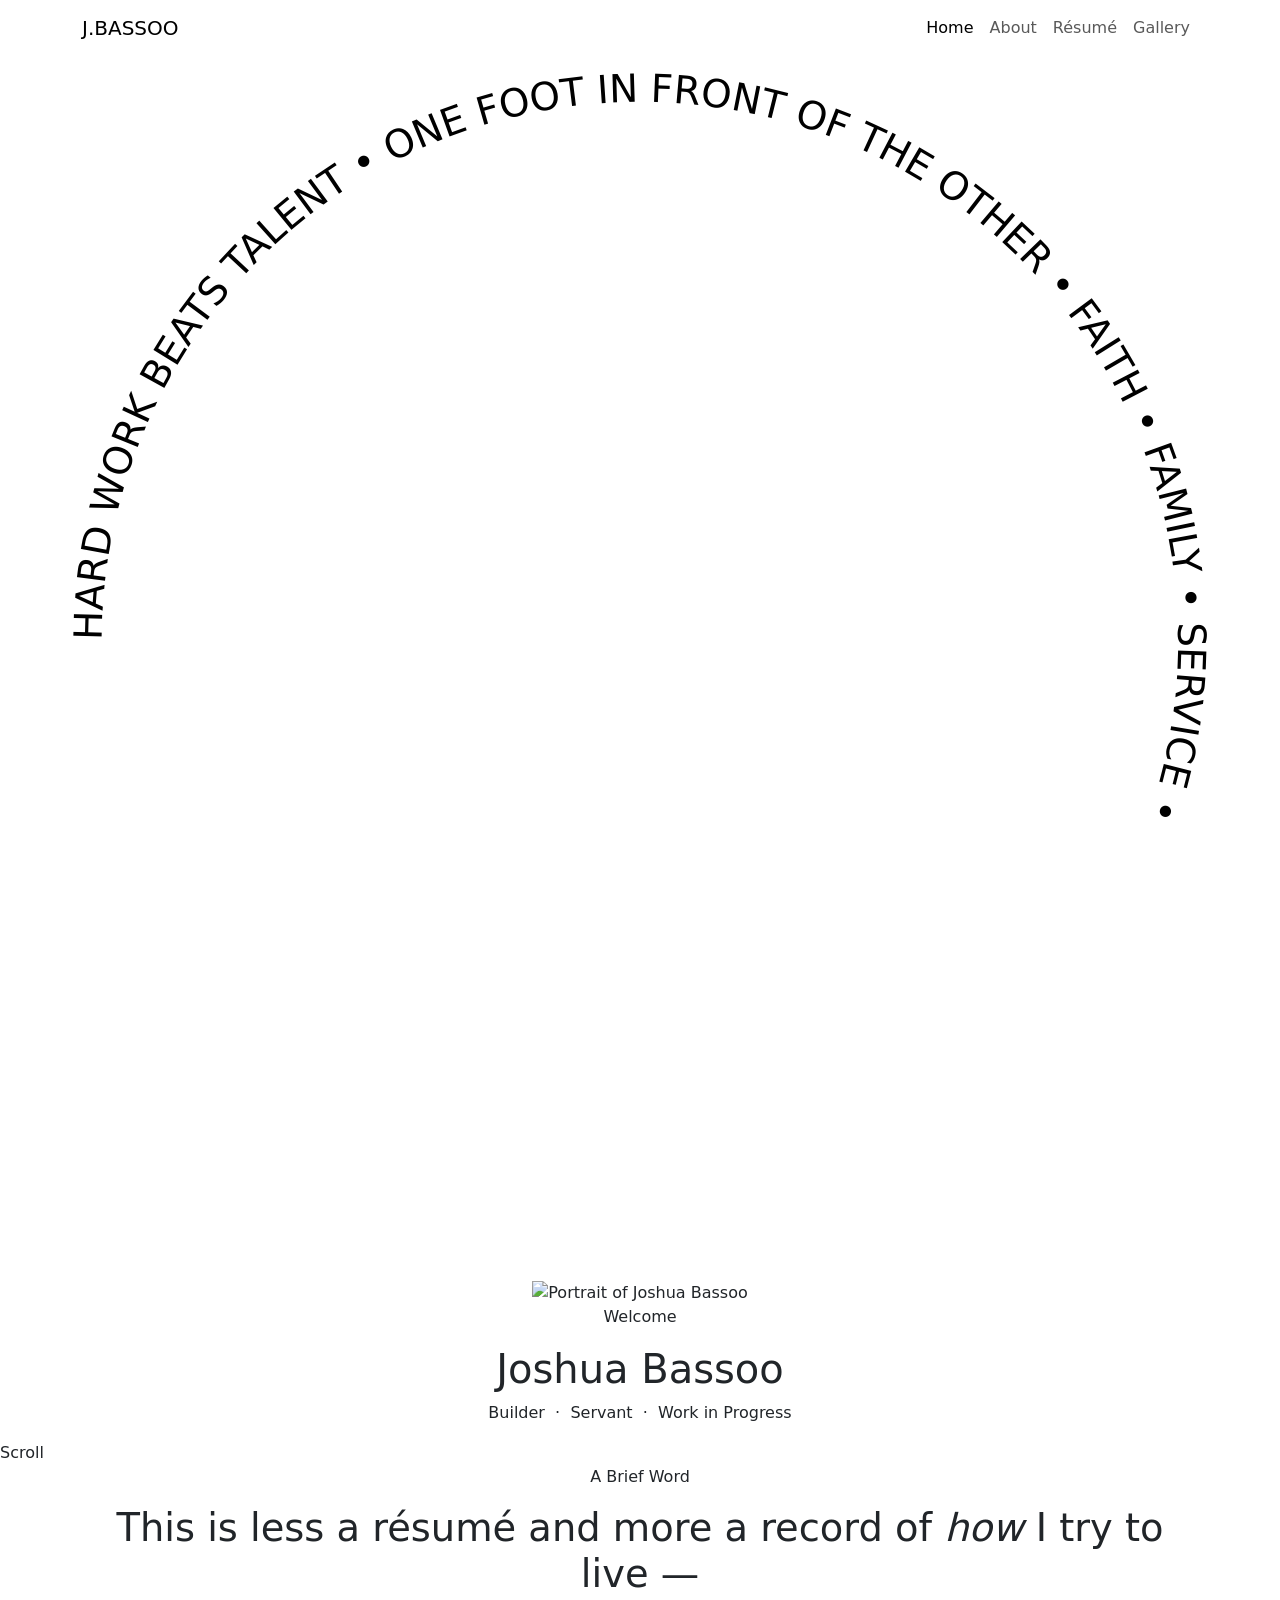
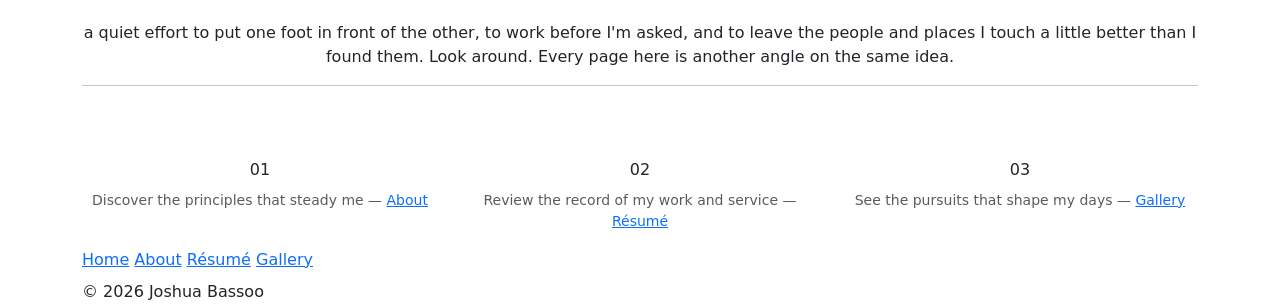
==== index.html @ 7a3a7dc6 "First Upload" ====
<!DOCTYPE html>
<html lang="en">
<head>
  <meta charset="UTF-8">
  <base href="https://joshuatylerbassoo-design.github.io/www.joshuabassoo.com/">
  <meta name="viewport" content="width=device-width, initial-scale=1.0">
  <title>Joshua Bassoo</title>
  <meta name="description" content="The personal site of Joshua Bassoo.">

  <!-- Bootstrap -->
  <link href="https://cdn.jsdelivr.net/npm/bootstrap@5.3.3/dist/css/bootstrap.min.css" rel="stylesheet">
  <!-- Google Fonts -->
  <link rel="preconnect" href="https://fonts.googleapis.com">
  <link href="https://fonts.googleapis.com/css2?family=Cormorant+Garamond:ital,wght@0,400;0,500;0,600;1,500&family=Inter:wght@300;400;500;600&display=swap" rel="stylesheet">
  <!-- Custom -->
  <link rel="stylesheet" href="css/main.css">
</head>
<body>

  <!-- ===== NAVBAR ===== -->
  <nav class="navbar navbar-expand-lg navbar-stoic fixed-top">
    <div class="container">
      <a class="navbar-brand" href="index.html"><span class="brand-mark">J.</span>BASSOO</a>
      <button class="navbar-toggler" type="button" data-bs-toggle="collapse" data-bs-target="#navMain" aria-controls="navMain" aria-expanded="false" aria-label="Toggle navigation">
        <span class="navbar-toggler-icon"></span>
      </button>
      <div class="collapse navbar-collapse" id="navMain">
        <ul class="navbar-nav ms-auto">
          <li class="nav-item"><a class="nav-link active" href="index.html">Home</a></li>
          <li class="nav-item"><a class="nav-link" href="pages/about.html">About</a></li>
          <li class="nav-item"><a class="nav-link" href="pages/resume.html">Résumé</a></li>
          <li class="nav-item"><a class="nav-link" href="pages/gallery.html">Gallery</a></li>
        </ul>
      </div>
    </div>
  </nav>

  <!-- ===== HERO MEDALLION ===== -->
  <section class="hero-stage">
    <div class="text-center" style="position: relative; z-index: 1;">

      <div class="medallion-wrap">
        <!-- Orbiting text ring -->
        <svg class="medallion-orbit-text" viewBox="0 0 528 528" aria-hidden="true">
          <defs>
            <path id="orbitPath" d="M 264, 264 m -222, 0 a 222,222 0 1,1 444,0 a 222,222 0 1,1 -444,0" />
          </defs>
          <text>
            <textPath href="#orbitPath" startOffset="0%">
              HARD WORK BEATS TALENT &#8226; ONE FOOT IN FRONT OF THE OTHER &#8226; FAITH &#8226; FAMILY &#8226; SERVICE &#8226;
            </textPath>
          </text>
        </svg>

        <!-- Centered photo -->
        <div class="medallion-photo-ring">
          <img src="images/profile.jpg" alt="Portrait of Joshua Bassoo">
        </div>
      </div>

      <div class="hero-name">
        <p class="eyebrow">Welcome</p>
        <h1 class="display-heading">Joshua Bassoo</h1>
        <p class="role-line">Builder &nbsp;&middot;&nbsp; Servant &nbsp;&middot;&nbsp; Work in Progress</p>
      </div>

    </div>

    <div class="scroll-cue">Scroll</div>
  </section>

  <!-- ===== INTRO STATEMENT ===== -->
  <section class="section">
    <div class="container container-narrow text-center">
      <p class="eyebrow">A Brief Word</p>
      <h2 class="display-heading mb-4" style="font-size: clamp(1.6rem, 3.4vw, 2.4rem);">
        This is less a résumé and more a record of <em>how</em> I try to live —
      </h2>
      <p class="lede">
        a quiet effort to put one foot in front of the other, to work before I'm asked,
        and to leave the people and places I touch a little better than I found them.
        Look around. Every page here is another angle on the same idea.
      </p>
      <hr class="hairline">
      <div class="row mt-5 g-4">
        <div class="col-md-4">
          <p class="eyebrow mb-2">01</p>
          <p class="text-muted small">Discover the principles that steady me — <a href="pages/about.html">About</a></p>
        </div>
        <div class="col-md-4">
          <p class="eyebrow mb-2">02</p>
          <p class="text-muted small">Review the record of my work and service — <a href="pages/resume.html">Résumé</a></p>
        </div>
        <div class="col-md-4">
          <p class="eyebrow mb-2">03</p>
          <p class="text-muted small">See the pursuits that shape my days — <a href="pages/gallery.html">Gallery</a></p>
        </div>
      </div>
    </div>
  </section>

  <!-- ===== FOOTER ===== -->
  <footer class="footer-stoic">
    <div class="container">
      <div class="footer-links mb-2">
        <a href="index.html">Home</a>
        <a href="pages/about.html">About</a>
        <a href="pages/resume.html">Résumé</a>
        <a href="pages/gallery.html">Gallery</a>
      </div>
      &copy; 2026 Joshua Bassoo
    </div>
  </footer>

  <script src="https://cdn.jsdelivr.net/npm/bootstrap@5.3.3/dist/js/bootstrap.bundle.min.js"></script>
</body>
</html>
---- css/main.css ----
/* ============================================================
   JOSHUA BASSOO — PROFESSIONAL SITE
   A minimalist, gallery-inspired identity.
   Palette: ink black / marble white / stone gray / antique bronze
   ============================================================ */

:root {
  --ink: #0a0a0a;
  --panel: #141312;
  --marble: #f5f3ee;
  --stone: #8a8378;
  --stone-dim: #5c5750;
  --bronze: #b08d57;
  --bronze-light: #d4b483;
  --hairline: rgba(176, 141, 87, 0.35);

  --font-display: "Cormorant Garamond", "Georgia", serif;
  --font-body: "Inter", "Helvetica Neue", Arial, sans-serif;
}

* {
  box-sizing: border-box;
}

html {
  scroll-behavior: smooth;
}

body {
  background-color: var(--ink);
  background-image:
    linear-gradient(rgba(10,10,10,0.93), rgba(10,10,10,0.93)),
    url("https://images.unsplash.com/photo-1574202774336-44faebb2dce1?q=80&w=1600&auto=format&fit=crop");
  background-size: cover;
  background-attachment: fixed;
  background-position: center;
  color: var(--marble);
  font-family: var(--font-body);
  font-weight: 300;
  letter-spacing: 0.01em;
  line-height: 1.7;
}

a {
  color: var(--bronze-light);
  text-decoration: none;
  transition: color 0.25s ease, opacity 0.25s ease;
}

a:hover,
a:focus {
  color: var(--marble);
}

::selection {
  background: var(--bronze);
  color: var(--ink);
}

/* ---------- Eyebrow / labels ---------- */
.eyebrow {
  font-family: var(--font-body);
  font-size: 0.72rem;
  letter-spacing: 0.32em;
  text-transform: uppercase;
  color: var(--bronze);
  margin-bottom: 0.75rem;
  display: inline-block;
}

/* ---------- Display headings ---------- */
.display-heading {
  font-family: var(--font-display);
  font-weight: 500;
  letter-spacing: 0.01em;
  color: var(--marble);
}

.display-heading em {
  color: var(--bronze-light);
  font-style: italic;
}

.hairline {
  border: none;
  border-top: 1px solid var(--hairline);
  width: 64px;
  margin: 1.5rem auto;
}

.hairline.left {
  margin: 1.5rem 0;
}

/* ---------- Navbar ---------- */
.navbar-stoic {
  background-color: rgba(10, 10, 10, 0.92);
  backdrop-filter: blur(6px);
  border-bottom: 1px solid var(--hairline);
  padding-top: 1.1rem;
  padding-bottom: 1.1rem;
}

.navbar-stoic .navbar-brand {
  font-family: var(--font-display);
  font-size: 1.4rem;
  letter-spacing: 0.08em;
  color: var(--marble) !important;
}

.navbar-stoic .navbar-brand .brand-mark {
  color: var(--bronze);
}

.navbar-stoic .nav-link {
  font-size: 0.78rem;
  letter-spacing: 0.18em;
  text-transform: uppercase;
  color: var(--stone) !important;
  padding: 0.5rem 1.1rem !important;
}

.navbar-stoic .nav-link:hover,
.navbar-stoic .nav-link.active {
  color: var(--marble) !important;
}

.navbar-stoic .navbar-toggler {
  border-color: var(--hairline);
}

.navbar-stoic .navbar-toggler-icon {
  filter: invert(1) sepia(1) saturate(2) hue-rotate(10deg);
}

/* ---------- Hero / Medallion (Home page) ---------- */
.hero-stage {
  min-height: 100vh;
  display: flex;
  align-items: center;
  justify-content: center;
  padding: 7rem 1.5rem 4rem;
  position: relative;
  overflow: hidden;
}

.hero-stage::before {
  content: "";
  position: absolute;
  inset: 0;
  background:
    radial-gradient(circle at 50% 38%, rgba(176, 141, 87, 0.10), transparent 55%);
  pointer-events: none;
}

.medallion-wrap {
  position: relative;
  width: min(420px, 78vw);
  height: min(420px, 78vw);
  margin: 0 auto;
}

.medallion-orbit-text {
  position: absolute;
  inset: -54px;
  animation: spin-slow 60s linear infinite;
}

@media (prefers-reduced-motion: reduce) {
  .medallion-orbit-text {
    animation: none;
  }
}

@keyframes spin-slow {
  from { transform: rotate(0deg); }
  to { transform: rotate(360deg); }
}

.medallion-orbit-text text {
  font-family: var(--font-body);
  font-size: 11.5px;
  letter-spacing: 0.34em;
  fill: var(--stone);
  text-transform: uppercase;
}

.medallion-photo-ring {
  position: absolute;
  inset: 0;
  border-radius: 50%;
  border: 1px solid var(--hairline);
  padding: 14px;
}

.medallion-photo-ring img {
  width: 100%;
  height: 100%;
  object-fit: cover;
  border-radius: 50%;
  display: block;
  filter: grayscale(100%) contrast(1.08);
  border: 1px solid var(--hairline);
}

.hero-name {
  text-align: center;
  margin-top: 3rem;
}

.hero-name h1 {
  font-size: clamp(2.4rem, 6vw, 4rem);
  margin-bottom: 0.25rem;
}

.hero-name .role-line {
  color: var(--stone);
  font-size: 0.95rem;
  letter-spacing: 0.06em;
}

.scroll-cue {
  position: absolute;
  bottom: 2.2rem;
  left: 50%;
  transform: translateX(-50%);
  font-size: 0.68rem;
  letter-spacing: 0.3em;
  text-transform: uppercase;
  color: var(--stone-dim);
}

/* ---------- Sections (general) ---------- */
.section {
  padding: 6.5rem 0;
  border-bottom: 1px solid var(--hairline);
}

.section:last-of-type {
  border-bottom: none;
}

.section-alt {
  background-color: var(--panel);
}

.section-head {
  text-align: center;
  max-width: 720px;
  margin: 0 auto 3.5rem;
}

.lede {
  color: var(--stone);
  font-size: 1.05rem;
  max-width: 640px;
  margin: 0 auto;
}

/* ---------- Gallery plinth cards (About / Gallery pages) ---------- */
.plinth {
  position: relative;
  background-color: var(--panel);
  border: 1px solid var(--hairline);
  overflow: hidden;
  height: 100%;
}

.plinth-image {
  aspect-ratio: 4 / 5;
  overflow: hidden;
}

.plinth-image img {
  width: 100%;
  height: 100%;
  object-fit: cover;
  filter: grayscale(100%) contrast(1.05);
  transition: transform 0.8s ease, filter 0.8s ease;
}

.plinth:hover .plinth-image img {
  transform: scale(1.04);
  filter: grayscale(60%) contrast(1.05);
}

.plinth-caption {
  padding: 1.6rem 1.7rem 1.9rem;
}

.plinth-number {
  font-family: var(--font-display);
  color: var(--bronze);
  font-size: 0.85rem;
  letter-spacing: 0.1em;
}

.plinth-caption h3 {
  font-family: var(--font-display);
  font-size: 1.4rem;
  margin: 0.4rem 0 0.6rem;
  color: var(--marble);
}

.plinth-caption p {
  color: var(--stone);
  font-size: 0.92rem;
  margin-bottom: 0;
}

/* ---------- Tenets list (About page) ---------- */
.tenet-row {
  display: flex;
  gap: 1.6rem;
  padding: 1.8rem 0;
  border-top: 1px solid var(--hairline);
  align-items: baseline;
}

.tenet-row:last-child {
  border-bottom: 1px solid var(--hairline);
}

.tenet-mark {
  font-family: var(--font-display);
  font-size: 1.1rem;
  color: var(--bronze);
  min-width: 2.6rem;
}

.tenet-row h4 {
  font-family: var(--font-display);
  font-size: 1.25rem;
  color: var(--marble);
  margin-bottom: 0.35rem;
}

.tenet-row p {
  color: var(--stone);
  margin-bottom: 0;
  font-size: 0.95rem;
}

/* ---------- Quote block ---------- */
.quote-block {
  text-align: center;
  max-width: 760px;
  margin: 0 auto;
}

.quote-block blockquote {
  font-family: var(--font-display);
  font-style: italic;
  font-size: clamp(1.5rem, 3vw, 2.1rem);
  color: var(--marble);
  line-height: 1.5;
}

.quote-block cite {
  display: block;
  margin-top: 1.2rem;
  color: var(--stone);
  font-size: 0.78rem;
  letter-spacing: 0.2em;
  text-transform: uppercase;
  font-style: normal;
}

/* ---------- Resume ---------- */
.resume-shell {
  max-width: 880px;
  margin: 0 auto;
}

.resume-header {
  text-align: center;
  margin-bottom: 3.5rem;
}

.resume-block {
  margin-bottom: 3.2rem;
}

.resume-block-head {
  display: flex;
  align-items: baseline;
  gap: 1rem;
  margin-bottom: 1.4rem;
}

.resume-block-head .eyebrow {
  margin-bottom: 0;
}

.resume-block-head::after {
  content: "";
  flex: 1;
  height: 1px;
  background: var(--hairline);
}

.entry {
  display: grid;
  grid-template-columns: 160px 1fr;
  gap: 1.5rem;
  padding: 1.3rem 0;
  border-top: 1px solid rgba(255,255,255,0.06);
}

.entry:first-child {
  border-top: none;
}

.entry-period {
  color: var(--bronze);
  font-size: 0.78rem;
  letter-spacing: 0.08em;
  text-transform: uppercase;
  padding-top: 0.2rem;
}

.entry-title {
  font-family: var(--font-display);
  font-size: 1.25rem;
  color: var(--marble);
  margin-bottom: 0.2rem;
}

.entry-org {
  color: var(--stone);
  font-size: 0.85rem;
  margin-bottom: 0.7rem;
  letter-spacing: 0.03em;
}

.entry ul {
  color: var(--stone);
  font-size: 0.92rem;
  padding-left: 1.1rem;
  margin-bottom: 0;
}

.entry ul li {
  margin-bottom: 0.35rem;
}

.entry ul li::marker {
  color: var(--bronze);
}

.skill-grid {
  display: grid;
  grid-template-columns: repeat(auto-fit, minmax(190px, 1fr));
  gap: 0.9rem;
}

.skill-chip {
  border: 1px solid var(--hairline);
  padding: 0.85rem 1.1rem;
  font-size: 0.85rem;
  color: var(--marble);
  letter-spacing: 0.02em;
}

.skill-chip strong {
  color: var(--bronze-light);
  display: block;
  font-size: 0.7rem;
  letter-spacing: 0.16em;
  text-transform: uppercase;
  margin-bottom: 0.3rem;
}

@media (max-width: 576px) {
  .entry {
    grid-template-columns: 1fr;
    gap: 0.4rem;
  }
}

/* ---------- Footer ---------- */
.footer-stoic {
  background-color: var(--ink);
  border-top: 1px solid var(--hairline);
  padding: 2.6rem 0;
  text-align: center;
  color: var(--stone-dim);
  font-size: 0.78rem;
  letter-spacing: 0.1em;
  text-transform: uppercase;
}

.footer-stoic .footer-links a {
  color: var(--stone);
  margin: 0 0.8rem;
  font-size: 0.72rem;
}

/* ---------- Misc utility ---------- */
.btn-bronze {
  border: 1px solid var(--bronze);
  color: var(--bronze-light);
  background: transparent;
  font-size: 0.78rem;
  letter-spacing: 0.18em;
  text-transform: uppercase;
  padding: 0.85rem 2rem;
  border-radius: 0;
  transition: all 0.3s ease;
}

.btn-bronze:hover {
  background-color: var(--bronze);
  color: var(--ink);
}

.container-narrow {
  max-width: 920px;
  margin-left: auto;
  margin-right: auto;
}

img {
  max-width: 100%;
}
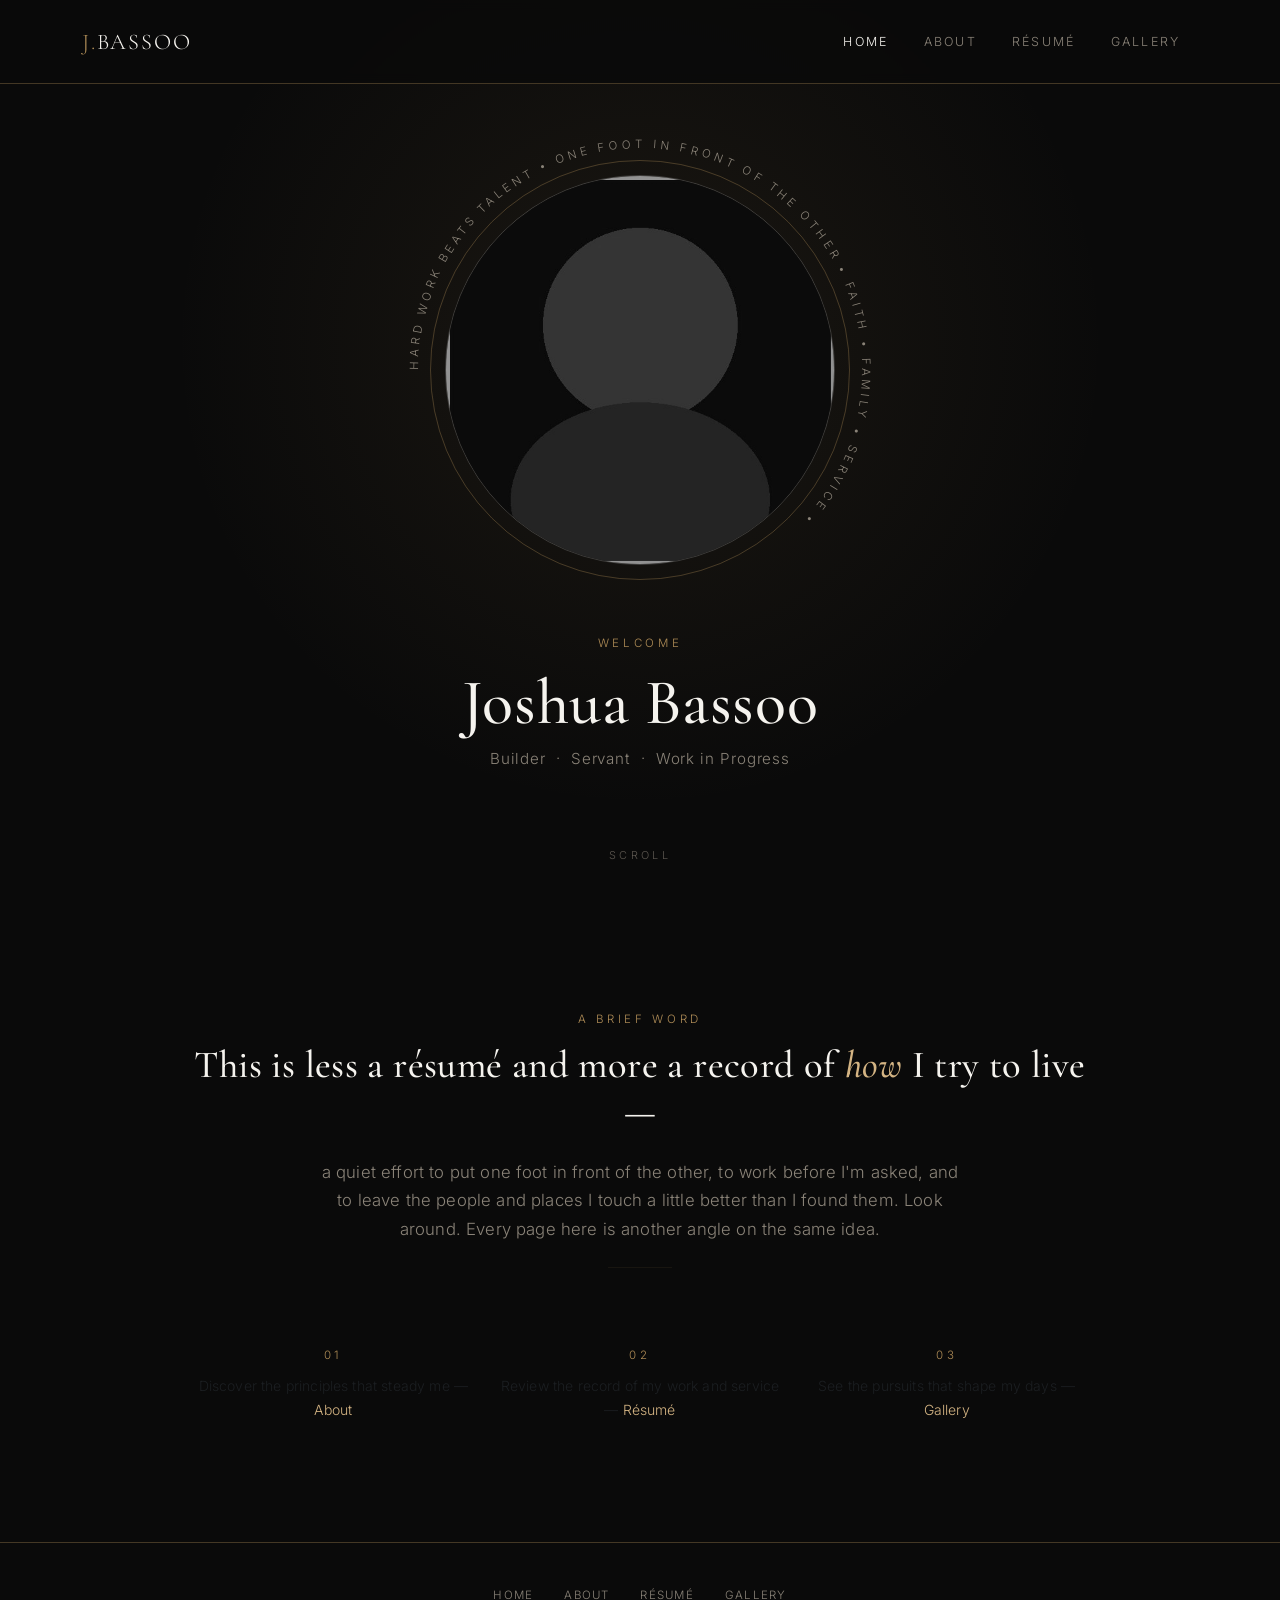
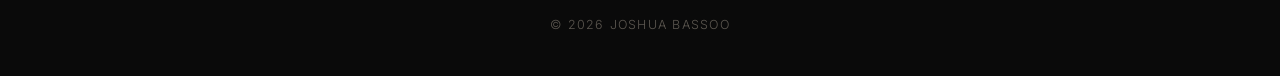
==== commit d72aded9: "Fresh Start" ====
--- a/index.html
+++ b/index.html
@@ -2,7 +2,7 @@
 <html lang="en">
 <head>
   <meta charset="UTF-8">
-  <base href="https://joshuatylerbassoo-design.github.io/www.joshuabassoo.com/">
+  <base href="https://joshuatylerbassoo-design.github.io/">
   <meta name="viewport" content="width=device-width, initial-scale=1.0">
   <title>Joshua Bassoo</title>
   <meta name="description" content="The personal site of Joshua Bassoo.">
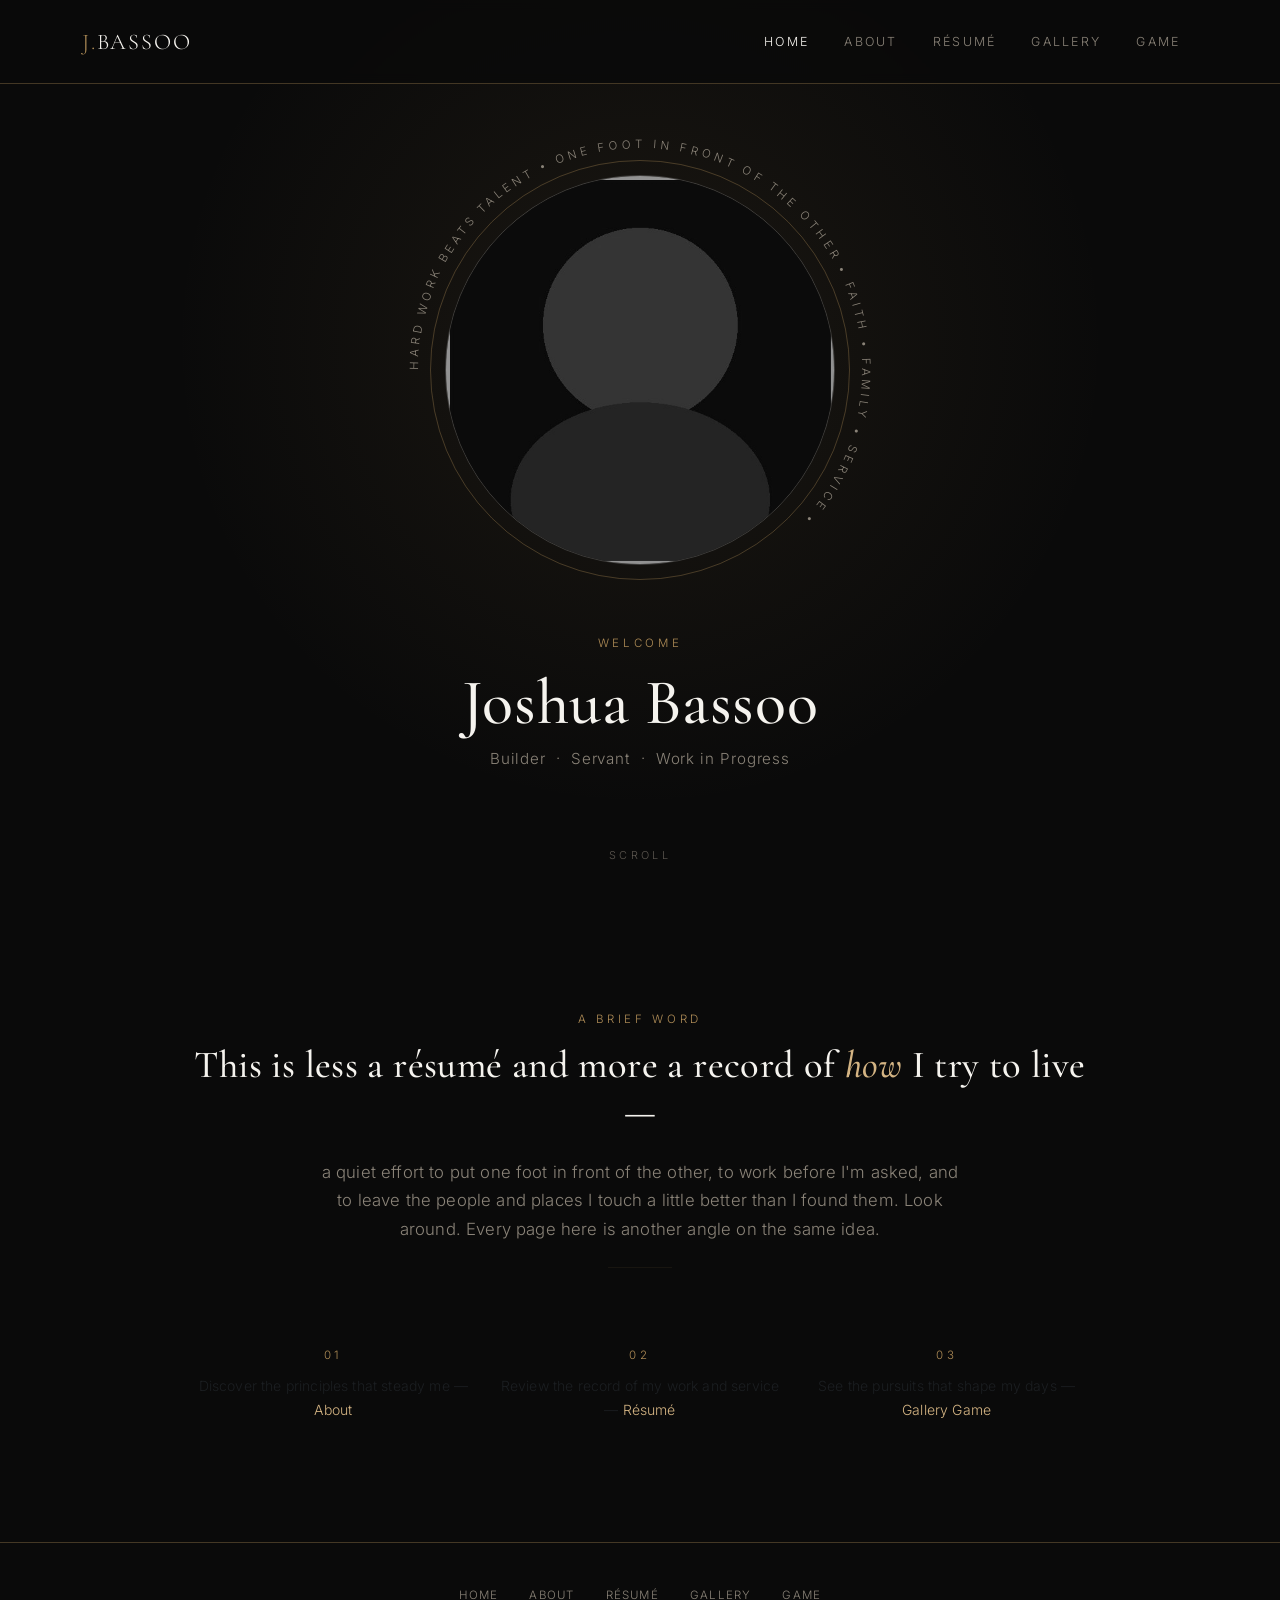
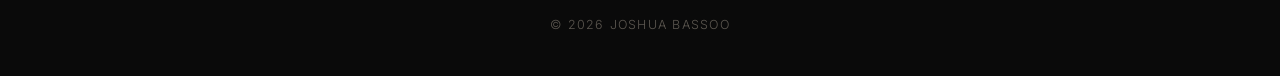
==== commit bb9d5d5e: "okay lets try this one more time" ====
--- a/index.html
+++ b/index.html
@@ -27,9 +27,10 @@
       <div class="collapse navbar-collapse" id="navMain">
         <ul class="navbar-nav ms-auto">
           <li class="nav-item"><a class="nav-link active" href="index.html">Home</a></li>
-          <li class="nav-item"><a class="nav-link" href="pages/about.html">About</a></li>
-          <li class="nav-item"><a class="nav-link" href="pages/resume.html">Résumé</a></li>
-          <li class="nav-item"><a class="nav-link" href="pages/gallery.html">Gallery</a></li>
+          <li class="nav-item"><a class="nav-link" href="about.html">About</a></li>
+          <li class="nav-item"><a class="nav-link" href="resume.html">Résumé</a></li>
+          <li class="nav-item"><a class="nav-link" href="gallery.html">Gallery</a></li>
+          <li class="nav-item"><a class="nav-link" href="app/game.html">Game</a></li>
         </ul>
       </div>
     </div>
@@ -54,7 +55,7 @@
 
         <!-- Centered photo -->
         <div class="medallion-photo-ring">
-          <img src="images/profile.jpg" alt="Portrait of Joshua Bassoo">
+          <img src="images/profile.jpg" alt="Portrait of Joshua Bassoo" onerror="this.style.opacity='0'">
         </div>
       </div>
 
@@ -85,15 +86,16 @@
       <div class="row mt-5 g-4">
         <div class="col-md-4">
           <p class="eyebrow mb-2">01</p>
-          <p class="text-muted small">Discover the principles that steady me — <a href="pages/about.html">About</a></p>
+          <p class="text-muted small">Discover the principles that steady me — <a href="about.html">About</a></p>
         </div>
         <div class="col-md-4">
           <p class="eyebrow mb-2">02</p>
-          <p class="text-muted small">Review the record of my work and service — <a href="pages/resume.html">Résumé</a></p>
+          <p class="text-muted small">Review the record of my work and service — <a href="resume.html">Résumé</a></p>
         </div>
         <div class="col-md-4">
           <p class="eyebrow mb-2">03</p>
-          <p class="text-muted small">See the pursuits that shape my days — <a href="pages/gallery.html">Gallery</a></p>
+          <p class="text-muted small">See the pursuits that shape my days — <a href="gallery.html">Gallery</a>
+        <a href="app/game.html">Game</a></p>
         </div>
       </div>
     </div>
@@ -104,9 +106,10 @@
     <div class="container">
       <div class="footer-links mb-2">
         <a href="index.html">Home</a>
-        <a href="pages/about.html">About</a>
-        <a href="pages/resume.html">Résumé</a>
-        <a href="pages/gallery.html">Gallery</a>
+        <a href="about.html">About</a>
+        <a href="resume.html">Résumé</a>
+        <a href="gallery.html">Gallery</a>
+        <a href="app/game.html">Game</a>
       </div>
       &copy; 2026 Joshua Bassoo
     </div>
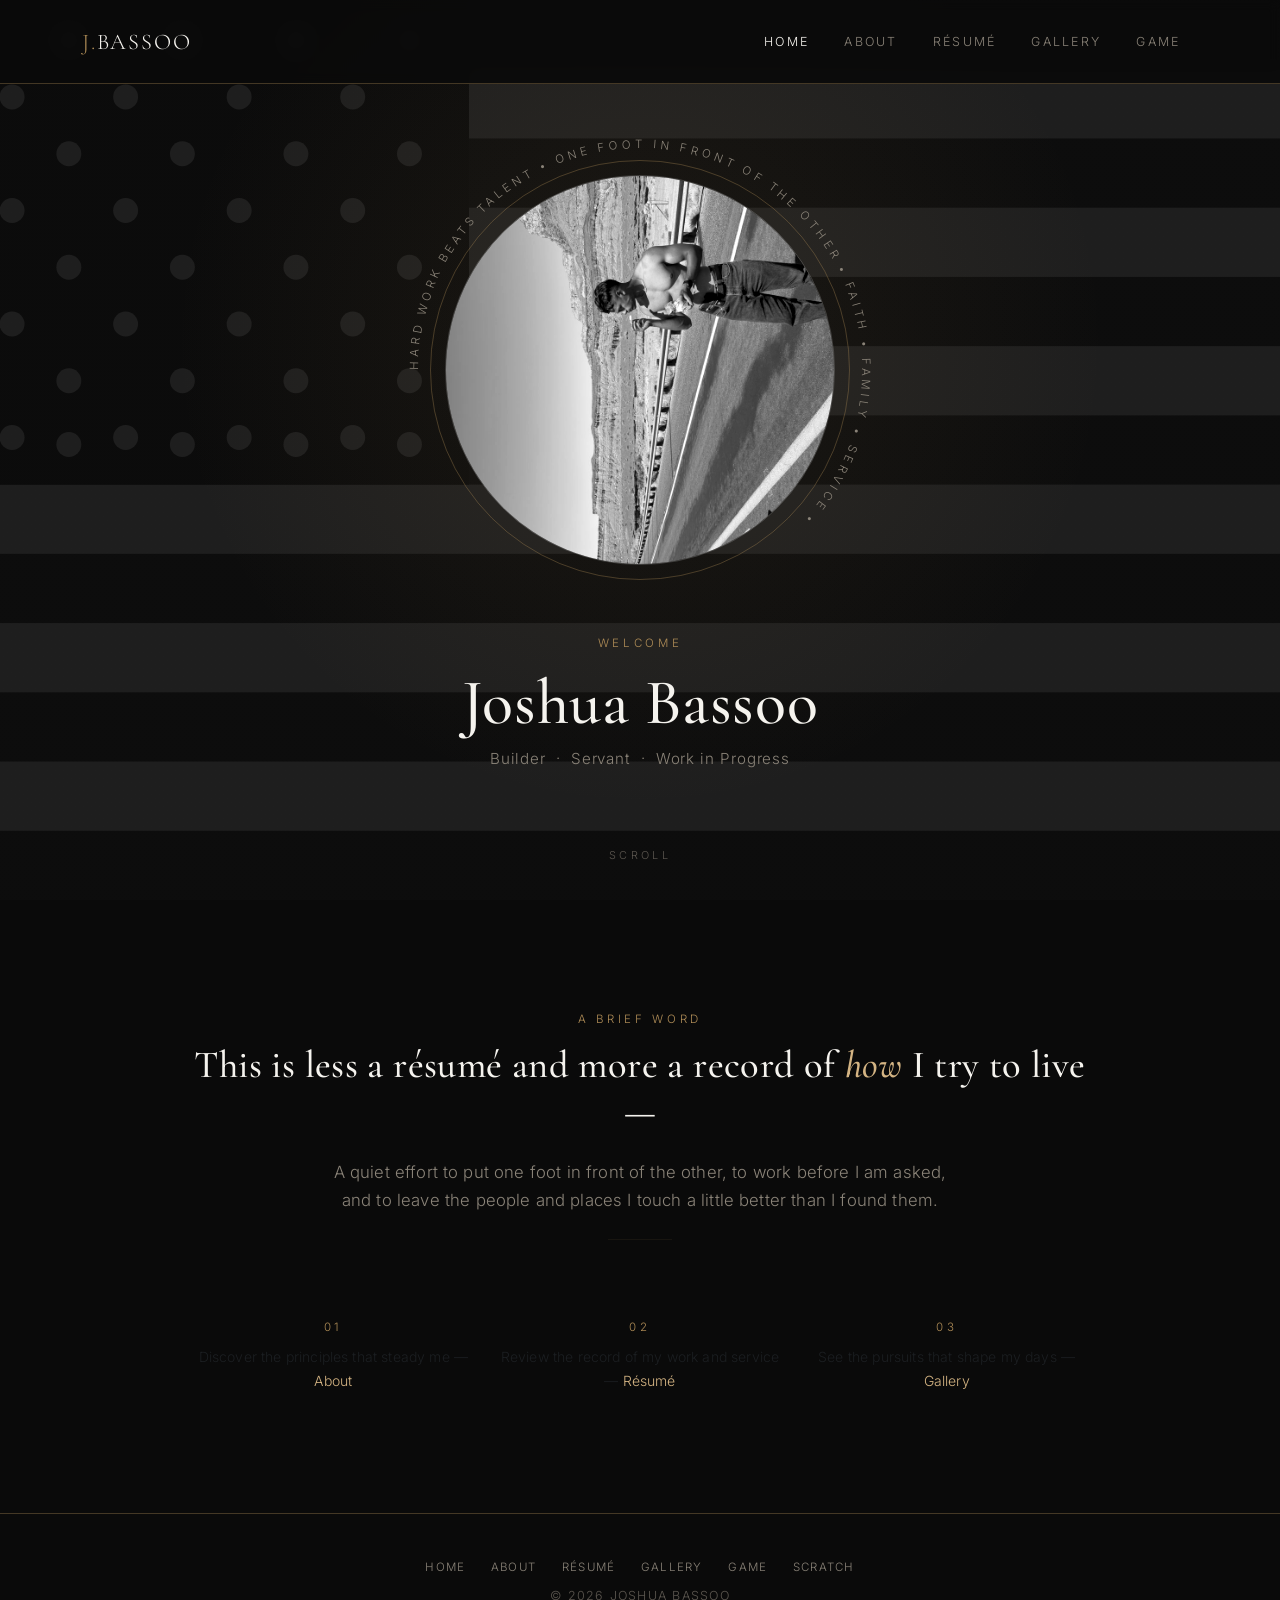
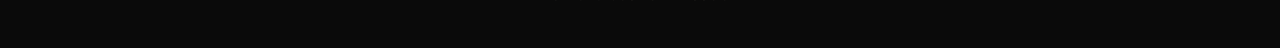
==== commit 9b2a8401: "okay here it is." ====
--- a/index.html
+++ b/index.html
@@ -1,120 +1,162 @@
 <!DOCTYPE html>
 <html lang="en">
 <head>
-  <meta charset="UTF-8">
-  <base href="https://joshuatylerbassoo-design.github.io/">
-  <meta name="viewport" content="width=device-width, initial-scale=1.0">
-  <title>Joshua Bassoo</title>
-  <meta name="description" content="The personal site of Joshua Bassoo.">
-
-  <!-- Bootstrap -->
-  <link href="https://cdn.jsdelivr.net/npm/bootstrap@5.3.3/dist/css/bootstrap.min.css" rel="stylesheet">
-  <!-- Google Fonts -->
-  <link rel="preconnect" href="https://fonts.googleapis.com">
-  <link href="https://fonts.googleapis.com/css2?family=Cormorant+Garamond:ital,wght@0,400;0,500;0,600;1,500&family=Inter:wght@300;400;500;600&display=swap" rel="stylesheet">
-  <!-- Custom -->
-  <link rel="stylesheet" href="css/main.css">
+<meta charset="UTF-8">
+<meta name="viewport" content="width=device-width, initial-scale=1.0">
+<title>Joshua Bassoo</title>
+<link href="https://cdn.jsdelivr.net/npm/bootstrap@5.3.3/dist/css/bootstrap.min.css" rel="stylesheet">
+<link href="https://fonts.googleapis.com/css2?family=Cormorant+Garamond:ital,wght@0,400;0,500;0,600;1,500&family=Inter:wght@300;400;500;600&display=swap" rel="stylesheet">
+<style>
+:root {
+  --ink: #0a0a0a;
+  --panel: #141312;
+  --marble: #f5f3ee;
+  --stone: #8a8378;
+  --stone-dim: #5c5750;
+  --bronze: #b08d57;
+  --bronze-light: #d4b483;
+  --hairline: rgba(176, 141, 87, 0.35);
+  --font-display: "Cormorant Garamond", "Georgia", serif;
+  --font-body: "Inter", "Helvetica Neue", Arial, sans-serif;
+}
+* { box-sizing: border-box; }
+html { scroll-behavior: smooth; }
+body {
+  background-color: var(--ink);
+  background-image: linear-gradient(rgba(10,10,10,0.91), rgba(10,10,10,0.91)), url("[data-uri]");
+  background-size: cover;
+  background-attachment: fixed;
+  background-position: center;
+  color: var(--marble);
+  font-family: var(--font-body);
+  font-weight: 300;
+  letter-spacing: 0.01em;
+  line-height: 1.7;
+}
+a { color: var(--bronze-light); text-decoration: none; transition: color .25s; }
+a:hover, a:focus { color: var(--marble); }
+::selection { background: var(--bronze); color: var(--ink); }
+.eyebrow { font-family: var(--font-body); font-size: .72rem; letter-spacing: .32em; text-transform: uppercase; color: var(--bronze); margin-bottom: .75rem; display: inline-block; }
+.display-heading { font-family: var(--font-display); font-weight: 500; letter-spacing: .01em; color: var(--marble); }
+.display-heading em { color: var(--bronze-light); font-style: italic; }
+.hairline { border: none; border-top: 1px solid var(--hairline); width: 64px; margin: 1.5rem auto; }
+.hairline.left { margin: 1.5rem 0; }
+.navbar-stoic { background-color: rgba(10,10,10,0.92); backdrop-filter: blur(6px); border-bottom: 1px solid var(--hairline); padding-top: 1.1rem; padding-bottom: 1.1rem; }
+.navbar-stoic .navbar-brand { font-family: var(--font-display); font-size: 1.4rem; letter-spacing: .08em; color: var(--marble) !important; }
+.navbar-stoic .navbar-brand .brand-mark { color: var(--bronze); }
+.navbar-stoic .nav-link { font-size: .78rem; letter-spacing: .18em; text-transform: uppercase; color: var(--stone) !important; padding: .5rem 1.1rem !important; }
+.navbar-stoic .nav-link:hover, .navbar-stoic .nav-link.active { color: var(--marble) !important; }
+.navbar-stoic .navbar-toggler { border-color: var(--hairline); }
+.hero-stage { min-height: 100vh; display: flex; align-items: center; justify-content: center; padding: 7rem 1.5rem 4rem; position: relative; overflow: hidden; }
+.hero-stage::before { content: ""; position: absolute; inset: 0; background: radial-gradient(circle at 50% 38%, rgba(176,141,87,.10), transparent 55%); pointer-events: none; }
+.medallion-wrap { position: relative; width: min(420px,78vw); height: min(420px,78vw); margin: 0 auto; }
+.medallion-orbit-text { position: absolute; inset: -54px; animation: spin-slow 60s linear infinite; }
+@media (prefers-reduced-motion: reduce) { .medallion-orbit-text { animation: none; } }
+@keyframes spin-slow { from { transform: rotate(0deg); } to { transform: rotate(360deg); } }
+.medallion-orbit-text text { font-family: var(--font-body); font-size: 11.5px; letter-spacing: .34em; fill: var(--stone); text-transform: uppercase; }
+.medallion-photo-ring { position: absolute; inset: 0; border-radius: 50%; border: 1px solid var(--hairline); padding: 14px; }
+.medallion-photo-ring img { width: 100%; height: 100%; object-fit: cover; border-radius: 50%; display: block; filter: grayscale(100%) contrast(1.08); border: 1px solid var(--hairline); }
+.hero-name { text-align: center; margin-top: 3rem; }
+.hero-name h1 { font-size: clamp(2.4rem,6vw,4rem); margin-bottom: .25rem; }
+.hero-name .role-line { color: var(--stone); font-size: .95rem; letter-spacing: .06em; }
+.scroll-cue { position: absolute; bottom: 2.2rem; left: 50%; transform: translateX(-50%); font-size: .68rem; letter-spacing: .3em; text-transform: uppercase; color: var(--stone-dim); }
+.section { padding: 6.5rem 0; border-bottom: 1px solid var(--hairline); }
+.section:last-of-type { border-bottom: none; }
+.section-alt { background-color: var(--panel); }
+.section-head { text-align: center; max-width: 720px; margin: 0 auto 3.5rem; }
+.lede { color: var(--stone); font-size: 1.05rem; max-width: 640px; margin: 0 auto; }
+.plinth { position: relative; background-color: var(--panel); border: 1px solid var(--hairline); overflow: hidden; height: 100%; }
+.plinth-image { aspect-ratio: 4/5; overflow: hidden; }
+.plinth-image img { width: 100%; height: 100%; object-fit: cover; filter: grayscale(100%) contrast(1.05); transition: transform .8s ease, filter .8s ease; }
+.plinth:hover .plinth-image img { transform: scale(1.04); filter: grayscale(60%) contrast(1.05); }
+.plinth-caption { padding: 1.6rem 1.7rem 1.9rem; }
+.plinth-number { font-family: var(--font-display); color: var(--bronze); font-size: .85rem; letter-spacing: .1em; }
+.plinth-caption h3 { font-family: var(--font-display); font-size: 1.4rem; margin: .4rem 0 .6rem; color: var(--marble); }
+.plinth-caption p { color: var(--stone); font-size: .92rem; margin-bottom: 0; }
+.tenet-row { display: flex; gap: 1.6rem; padding: 1.8rem 0; border-top: 1px solid var(--hairline); align-items: baseline; }
+.tenet-row:last-child { border-bottom: 1px solid var(--hairline); }
+.tenet-mark { font-family: var(--font-display); font-size: 1.1rem; color: var(--bronze); min-width: 2.6rem; }
+.tenet-row h4 { font-family: var(--font-display); font-size: 1.25rem; color: var(--marble); margin-bottom: .35rem; }
+.tenet-row p { color: var(--stone); margin-bottom: 0; font-size: .95rem; }
+.quote-block { text-align: center; max-width: 760px; margin: 0 auto; }
+.quote-block blockquote { font-family: var(--font-display); font-style: italic; font-size: clamp(1.5rem,3vw,2.1rem); color: var(--marble); line-height: 1.5; }
+.quote-block cite { display: block; margin-top: 1.2rem; color: var(--stone); font-size: .78rem; letter-spacing: .2em; text-transform: uppercase; font-style: normal; }
+.resume-shell { max-width: 880px; margin: 0 auto; }
+.resume-header { text-align: center; margin-bottom: 3.5rem; }
+.resume-block { margin-bottom: 3.2rem; }
+.resume-block-head { display: flex; align-items: baseline; gap: 1rem; margin-bottom: 1.4rem; }
+.resume-block-head .eyebrow { margin-bottom: 0; }
+.resume-block-head::after { content: ""; flex: 1; height: 1px; background: var(--hairline); }
+.entry { display: grid; grid-template-columns: 160px 1fr; gap: 1.5rem; padding: 1.3rem 0; border-top: 1px solid rgba(255,255,255,.06); }
+.entry:first-child { border-top: none; }
+.entry-period { color: var(--bronze); font-size: .78rem; letter-spacing: .08em; text-transform: uppercase; padding-top: .2rem; }
+.entry-title { font-family: var(--font-display); font-size: 1.25rem; color: var(--marble); margin-bottom: .2rem; }
+.entry-org { color: var(--stone); font-size: .85rem; margin-bottom: .7rem; letter-spacing: .03em; }
+.entry ul { color: var(--stone); font-size: .92rem; padding-left: 1.1rem; margin-bottom: 0; }
+.entry ul li { margin-bottom: .35rem; }
+.entry ul li::marker { color: var(--bronze); }
+.skill-grid { display: grid; grid-template-columns: repeat(auto-fit,minmax(190px,1fr)); gap: .9rem; }
+.skill-chip { border: 1px solid var(--hairline); padding: .85rem 1.1rem; font-size: .85rem; color: var(--marble); letter-spacing: .02em; }
+.skill-chip strong { color: var(--bronze-light); display: block; font-size: .7rem; letter-spacing: .16em; text-transform: uppercase; margin-bottom: .3rem; }
+@media (max-width: 576px) { .entry { grid-template-columns: 1fr; gap: .4rem; } }
+.footer-stoic { background-color: var(--ink); border-top: 1px solid var(--hairline); padding: 2.6rem 0; text-align: center; color: var(--stone-dim); font-size: .78rem; letter-spacing: .1em; text-transform: uppercase; }
+.footer-stoic .footer-links a { color: var(--stone); margin: 0 .8rem; font-size: .72rem; }
+.btn-bronze { border: 1px solid var(--bronze); color: var(--bronze-light); background: transparent; font-size: .78rem; letter-spacing: .18em; text-transform: uppercase; padding: .85rem 2rem; border-radius: 0; transition: all .3s; }
+.btn-bronze:hover { background-color: var(--bronze); color: var(--ink); }
+.container-narrow { max-width: 920px; margin-left: auto; margin-right: auto; }
+img { max-width: 100%; }
+</style>
 </head>
-<body>
-
-  <!-- ===== NAVBAR ===== -->
-  <nav class="navbar navbar-expand-lg navbar-stoic fixed-top">
-    <div class="container">
-      <a class="navbar-brand" href="index.html"><span class="brand-mark">J.</span>BASSOO</a>
-      <button class="navbar-toggler" type="button" data-bs-toggle="collapse" data-bs-target="#navMain" aria-controls="navMain" aria-expanded="false" aria-label="Toggle navigation">
-        <span class="navbar-toggler-icon"></span>
-      </button>
-      <div class="collapse navbar-collapse" id="navMain">
-        <ul class="navbar-nav ms-auto">
-          <li class="nav-item"><a class="nav-link active" href="index.html">Home</a></li>
-          <li class="nav-item"><a class="nav-link" href="about.html">About</a></li>
-          <li class="nav-item"><a class="nav-link" href="resume.html">Résumé</a></li>
-          <li class="nav-item"><a class="nav-link" href="gallery.html">Gallery</a></li>
-          <li class="nav-item"><a class="nav-link" href="app/game.html">Game</a></li>
-        </ul>
+<body><nav class="navbar navbar-expand-lg navbar-stoic fixed-top">
+  <div class="container">
+    <a class="navbar-brand" href="index.html"><span class="brand-mark">J.</span>BASSOO</a>
+    <button class="navbar-toggler" type="button" data-bs-toggle="collapse" data-bs-target="#navMain" aria-controls="navMain" aria-expanded="false" aria-label="Toggle navigation"><span class="navbar-toggler-icon"></span></button>
+    <div class="collapse navbar-collapse" id="navMain"><ul class="navbar-nav ms-auto"><li class="nav-item"><a class="nav-link active" href="index.html">Home</a></li>
+<li class="nav-item"><a class="nav-link " href="about.html">About</a></li>
+<li class="nav-item"><a class="nav-link " href="resume.html">Résumé</a></li>
+<li class="nav-item"><a class="nav-link " href="gallery.html">Gallery</a></li>
+<li class="nav-item"><a class="nav-link " href="game.html">Game</a></li></ul></div>
+  </div>
+</nav>
+<section class="hero-stage">
+  <div class="text-center" style="position:relative;z-index:1;">
+    <div class="medallion-wrap">
+      <svg class="medallion-orbit-text" viewBox="0 0 528 528" aria-hidden="true">
+        <defs><path id="orbitPath" d="M 264,264 m -222,0 a 222,222 0 1,1 444,0 a 222,222 0 1,1 -444,0"/></defs>
+        <text><textPath href="#orbitPath" startOffset="0%">HARD WORK BEATS TALENT &#8226; ONE FOOT IN FRONT OF THE OTHER &#8226; FAITH &#8226; FAMILY &#8226; SERVICE &#8226;</textPath></text>
+      </svg>
+      <div class="medallion-photo-ring">
+        <img src="profile.jpg" alt="Portrait of Joshua Bassoo">
       </div>
     </div>
-  </nav>
-
-  <!-- ===== HERO MEDALLION ===== -->
-  <section class="hero-stage">
-    <div class="text-center" style="position: relative; z-index: 1;">
-
-      <div class="medallion-wrap">
-        <!-- Orbiting text ring -->
-        <svg class="medallion-orbit-text" viewBox="0 0 528 528" aria-hidden="true">
-          <defs>
-            <path id="orbitPath" d="M 264, 264 m -222, 0 a 222,222 0 1,1 444,0 a 222,222 0 1,1 -444,0" />
-          </defs>
-          <text>
-            <textPath href="#orbitPath" startOffset="0%">
-              HARD WORK BEATS TALENT &#8226; ONE FOOT IN FRONT OF THE OTHER &#8226; FAITH &#8226; FAMILY &#8226; SERVICE &#8226;
-            </textPath>
-          </text>
-        </svg>
-
-        <!-- Centered photo -->
-        <div class="medallion-photo-ring">
-          <img src="images/profile.jpg" alt="Portrait of Joshua Bassoo" onerror="this.style.opacity='0'">
-        </div>
-      </div>
-
-      <div class="hero-name">
-        <p class="eyebrow">Welcome</p>
-        <h1 class="display-heading">Joshua Bassoo</h1>
-        <p class="role-line">Builder &nbsp;&middot;&nbsp; Servant &nbsp;&middot;&nbsp; Work in Progress</p>
-      </div>
-
+    <div class="hero-name">
+      <p class="eyebrow">Welcome</p>
+      <h1 class="display-heading">Joshua Bassoo</h1>
+      <p class="role-line">Builder &nbsp;&middot;&nbsp; Servant &nbsp;&middot;&nbsp; Work in Progress</p>
     </div>
-
-    <div class="scroll-cue">Scroll</div>
-  </section>
-
-  <!-- ===== INTRO STATEMENT ===== -->
-  <section class="section">
-    <div class="container container-narrow text-center">
-      <p class="eyebrow">A Brief Word</p>
-      <h2 class="display-heading mb-4" style="font-size: clamp(1.6rem, 3.4vw, 2.4rem);">
-        This is less a résumé and more a record of <em>how</em> I try to live —
-      </h2>
-      <p class="lede">
-        a quiet effort to put one foot in front of the other, to work before I'm asked,
-        and to leave the people and places I touch a little better than I found them.
-        Look around. Every page here is another angle on the same idea.
-      </p>
-      <hr class="hairline">
-      <div class="row mt-5 g-4">
-        <div class="col-md-4">
-          <p class="eyebrow mb-2">01</p>
-          <p class="text-muted small">Discover the principles that steady me — <a href="about.html">About</a></p>
-        </div>
-        <div class="col-md-4">
-          <p class="eyebrow mb-2">02</p>
-          <p class="text-muted small">Review the record of my work and service — <a href="resume.html">Résumé</a></p>
-        </div>
-        <div class="col-md-4">
-          <p class="eyebrow mb-2">03</p>
-          <p class="text-muted small">See the pursuits that shape my days — <a href="gallery.html">Gallery</a>
-        <a href="app/game.html">Game</a></p>
-        </div>
-      </div>
+  </div>
+  <div class="scroll-cue">Scroll</div>
+</section>
+<section class="section">
+  <div class="container container-narrow text-center">
+    <p class="eyebrow">A Brief Word</p>
+    <h2 class="display-heading mb-4" style="font-size:clamp(1.6rem,3.4vw,2.4rem);">This is less a résumé and more a record of <em>how</em> I try to live —</h2>
+    <p class="lede">A quiet effort to put one foot in front of the other, to work before I am asked, and to leave the people and places I touch a little better than I found them.</p>
+    <hr class="hairline">
+    <div class="row mt-5 g-4">
+      <div class="col-md-4"><p class="eyebrow mb-2">01</p><p class="text-muted small">Discover the principles that steady me — <a href="about.html">About</a></p></div>
+      <div class="col-md-4"><p class="eyebrow mb-2">02</p><p class="text-muted small">Review the record of my work and service — <a href="resume.html">Résumé</a></p></div>
+      <div class="col-md-4"><p class="eyebrow mb-2">03</p><p class="text-muted small">See the pursuits that shape my days — <a href="gallery.html">Gallery</a></p></div>
     </div>
-  </section>
-
-  <!-- ===== FOOTER ===== -->
-  <footer class="footer-stoic">
-    <div class="container">
-      <div class="footer-links mb-2">
-        <a href="index.html">Home</a>
-        <a href="about.html">About</a>
-        <a href="resume.html">Résumé</a>
-        <a href="gallery.html">Gallery</a>
-        <a href="app/game.html">Game</a>
-      </div>
-      &copy; 2026 Joshua Bassoo
+  </div>
+</section>
+<footer class="footer-stoic">
+  <div class="container">
+    <div class="footer-links mb-2">
+      <a href="index.html">Home</a><a href="about.html">About</a><a href="resume.html">Résumé</a><a href="gallery.html">Gallery</a><a href="game.html">Game</a><a href="scratch.html">Scratch</a>
     </div>
-  </footer>
-
-  <script src="https://cdn.jsdelivr.net/npm/bootstrap@5.3.3/dist/js/bootstrap.bundle.min.js"></script>
-</body>
-</html>
+    &copy; 2026 Joshua Bassoo
+  </div>
+</footer>
+<script src="https://cdn.jsdelivr.net/npm/bootstrap@5.3.3/dist/js/bootstrap.bundle.min.js"></script>
+</body></html>
